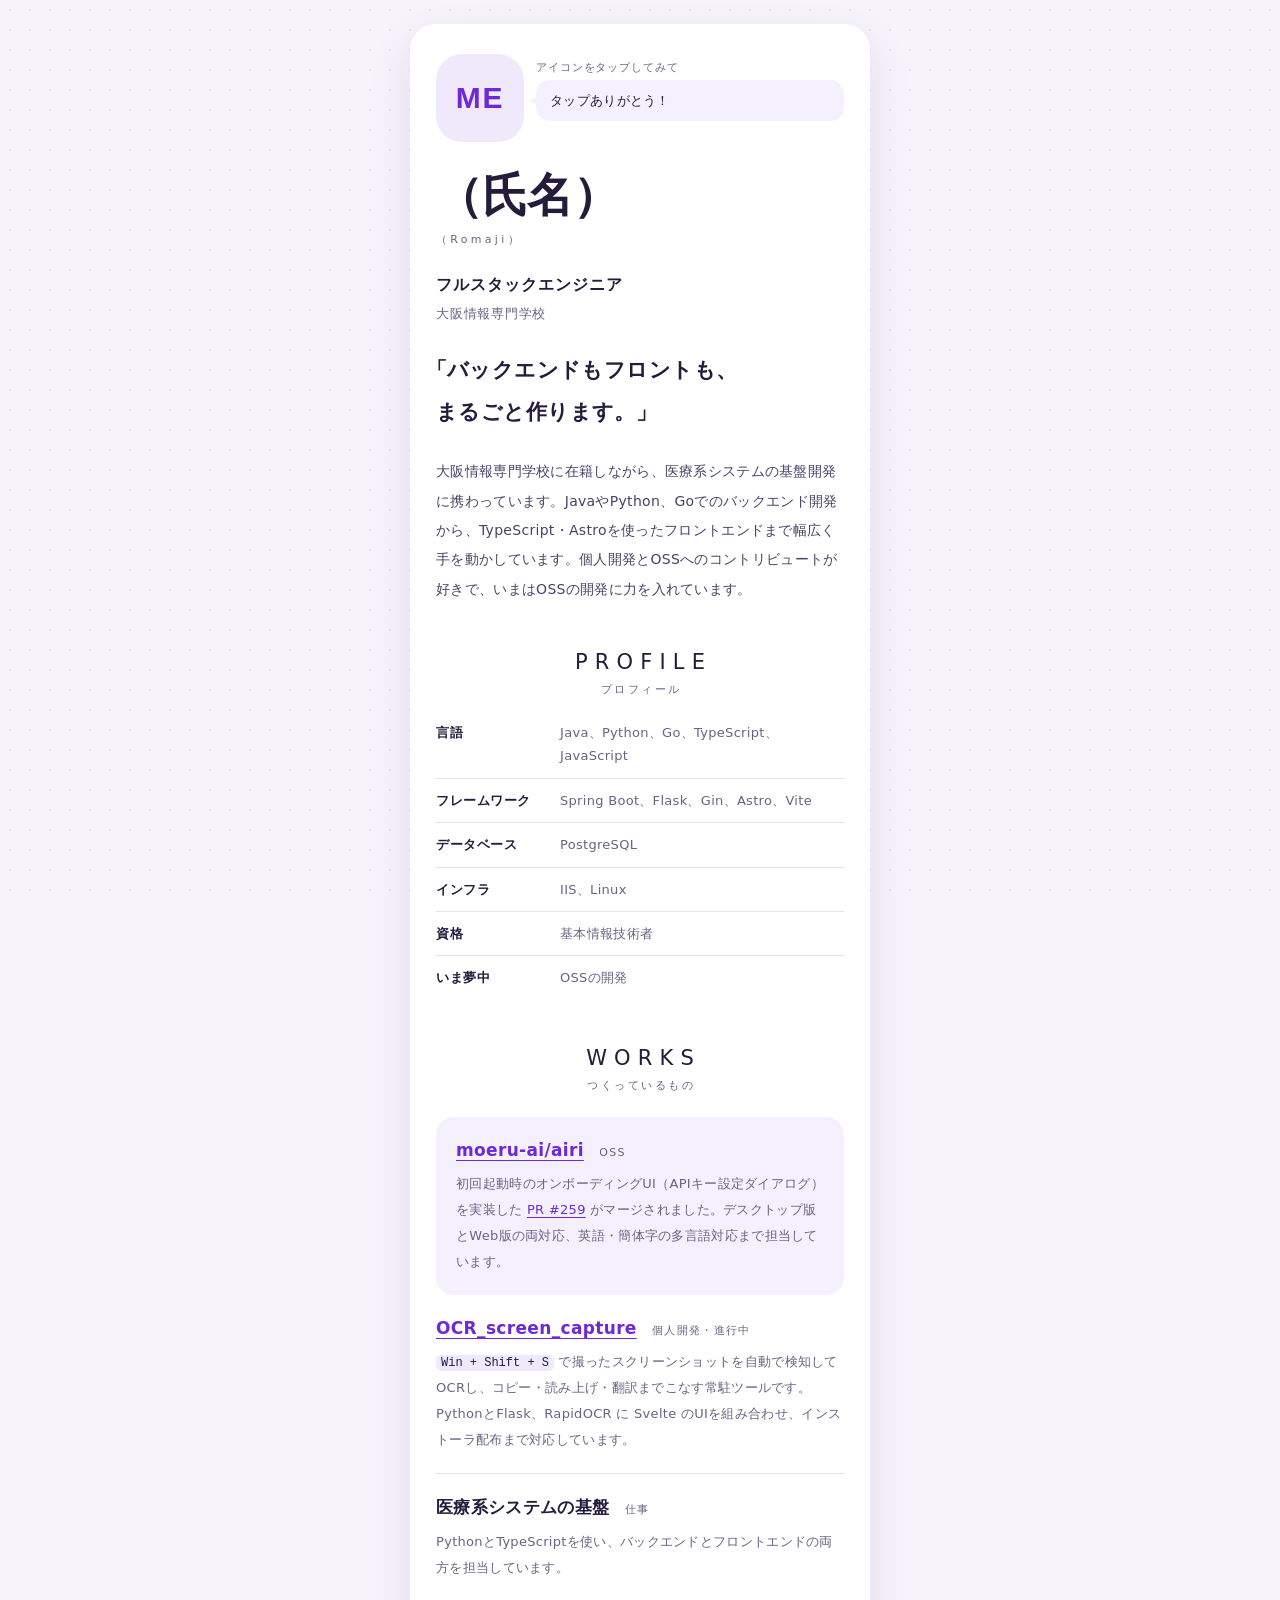
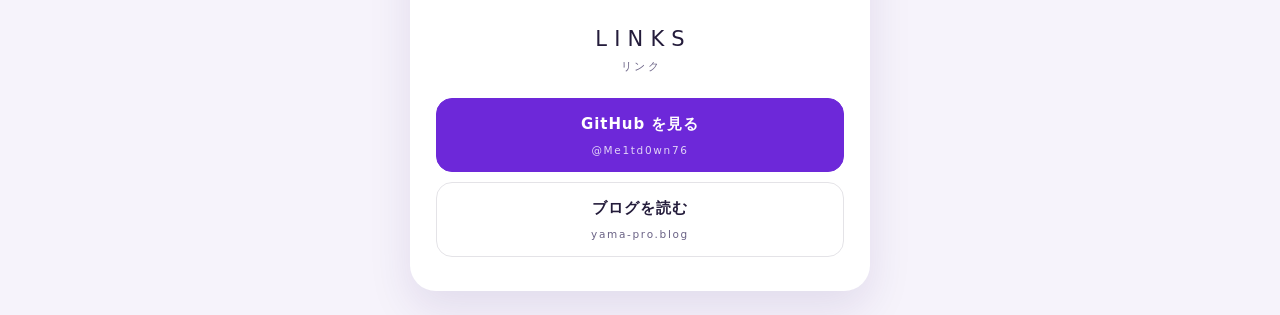
==== starter/index.html @ 8fde54ff "first commit" ====
<!DOCTYPE html>
<html lang="ja">
  <head>
    <meta charset="UTF-8" />
    <meta name="viewport" content="width=device-width, initial-scale=1.0" />
    <title>（氏名） | Web名刺</title>
    <meta name="description" content="（氏名）のWeb名刺です。フルスタックエンジニア、大阪情報専門学校。" />
    <meta name="theme-color" content="#f6f3fb" media="(prefers-color-scheme: light)" />
    <meta name="theme-color" content="#14101f" media="(prefers-color-scheme: dark)" />
    <meta property="og:type" content="profile" />
    <meta property="og:title" content="（氏名） | Web名刺" />
    <meta property="og:description" content="フルスタックエンジニア、大阪情報専門学校。" />
    <link rel="stylesheet" href="./style.css" />
  </head>
  <body>
    <!--
      ★ 自分で書き換えるところ
      1. <title> / description / og:title の「（氏名）」
      2. 下の <h1 class="name"> の「（氏名）」と <p class="romaji"> の「（Romaji）」
      3. アイコン画像を starter/assets/avatar.png として置く
         （画像を置くまでは data-fallback の文字がアイコンに表示されます）
      4. あいさつのセリフは script.js の greetings を編集してください
    -->
    <main class="card">
      <header class="intro">
        <div class="hello">
          <button class="stamp" type="button" data-fallback="ME" aria-label="あいさつを切り替える">
            <img src="./assets/avatar.png" alt="" width="88" height="88" fetchpriority="high" />
          </button>
          <div class="hello-talk">
            <p class="hint">アイコンをタップしてみて</p>
            <p class="bubble" id="greeting" aria-live="polite">タップありがとう！</p>
          </div>
        </div>

        <h1 class="name">（氏名）</h1>
        <p class="romaji" translate="no">（Romaji）</p>

        <p class="role">フルスタックエンジニア</p>
        <p class="meta">大阪情報専門学校</p>

        <p class="lede">「バックエンドもフロントも、まるごと作ります。」</p>

        <p class="about">大阪情報専門学校に在籍しながら、医療系システムの基盤開発に携わっています。JavaやPython、Goでのバックエンド開発から、TypeScript・Astroを使ったフロントエンドまで幅広く手を動かしています。個人開発とOSSへのコントリビュートが好きで、いまはOSSの開発に力を入れています。</p>
      </header>

      <section class="block reveal">
        <h2>
          <span class="en" translate="no">PROFILE</span>
          <span class="ja">プロフィール</span>
        </h2>
        <dl class="facts">
          <dt>言語</dt>
          <dd translate="no">Java、Python、Go、TypeScript、JavaScript</dd>

          <dt>フレームワーク</dt>
          <dd translate="no">Spring&nbsp;Boot、Flask、Gin、Astro、Vite</dd>

          <dt>データベース</dt>
          <dd translate="no">PostgreSQL</dd>

          <dt>インフラ</dt>
          <dd translate="no">IIS、Linux</dd>

          <dt>資格</dt>
          <dd>基本情報技術者</dd>

          <dt>いま夢中</dt>
          <dd>OSSの開発</dd>
        </dl>
      </section>

      <section class="block reveal">
        <h2>
          <span class="en" translate="no">WORKS</span>
          <span class="ja">つくっているもの</span>
        </h2>
        <ul class="works">
          <li class="work work-lead">
            <h3>
              <a href="https://github.com/moeru-ai/airi" target="_blank" rel="noopener noreferrer" translate="no">moeru-ai/airi</a>
              <span class="kind">OSS</span>
            </h3>
            <p>初回起動時のオンボーディングUI（APIキー設定ダイアログ）を実装した <a href="https://github.com/moeru-ai/airi/pull/259" target="_blank" rel="noopener noreferrer" translate="no">PR&nbsp;#259</a> がマージされました。デスクトップ版とWeb版の両対応、英語・簡体字の多言語対応まで担当しています。</p>
          </li>
          <li class="work">
            <h3>
              <a href="https://github.com/Me1td0wn76/OCR_screen_capture" target="_blank" rel="noopener noreferrer" translate="no">OCR_screen_capture</a>
              <span class="kind">個人開発・進行中</span>
            </h3>
            <p><code translate="no">Win&nbsp;+&nbsp;Shift&nbsp;+&nbsp;S</code> で撮ったスクリーンショットを自動で検知してOCRし、コピー・読み上げ・翻訳までこなす常駐ツールです。PythonとFlask、RapidOCR に Svelte のUIを組み合わせ、インストーラ配布まで対応しています。</p>
          </li>
          <li class="work">
            <h3>
              医療系システムの基盤
              <span class="kind">仕事</span>
            </h3>
            <p>PythonとTypeScriptを使い、バックエンドとフロントエンドの両方を担当しています。</p>
          </li>
        </ul>
      </section>

      <section class="block reveal">
        <h2>
          <span class="en" translate="no">LINKS</span>
          <span class="ja">リンク</span>
        </h2>
        <nav class="links" aria-label="リンク">
          <a class="btn btn-main" href="https://github.com/Me1td0wn76" target="_blank" rel="noopener noreferrer">
            GitHub を見る
            <span class="btn-sub" translate="no">@Me1td0wn76</span>
          </a>
          <a class="btn" href="https://yama-pro.blog/" target="_blank" rel="noopener noreferrer">
            ブログを読む
            <span class="btn-sub" translate="no">yama-pro.blog</span>
          </a>
        </nav>
      </section>
    </main>

    <script src="./script.js"></script>
  </body>
</html>
---- starter/style.css ----
/*
  Web名刺のスタイル。
  色や角丸を変えたいときは、まずこの :root の変数だけを触ってください。

  デザインの方針:
  - NFCカードをタップして開かれるページなので、まずアイコンが挨拶をする
  - 名前が主役。左揃えで、名刺と同じ読み順にする
  - 色は紫ひとつだけ。強調は色ではなく、文字の大きさと余白でつくる
  - 見出しは、字間を空けた欧文に小さな和文を添える組み方にする
  - 動きは「弾む」方向にそろえる（scale と rotate）。速く、短く終わらせる
*/

:root {
  color-scheme: light dark;

  --paper: #f6f3fb;
  --dot: rgba(109, 40, 217, 0.11);
  --card: #ffffff;
  --tile: #f4f0fd;
  --ink: #241c3b;
  --ink-mid: #4a4266;
  --ink-soft: #6a6285;
  --rule: rgba(36, 28, 59, 0.12);
  --violet: #6d28d9;
  --on-violet: #ffffff;
  --wash: rgba(109, 40, 217, 0.1);
  --shadow: 0 18px 44px rgba(52, 22, 104, 0.1);

  --radius-card: 26px;
  --radius-tile: 18px;
  --radius-btn: 16px;
  --radius-stamp: 26px;

  /* 丸ゴシックがある端末では、やわらかい字面になります */
  --font:
    "Hiragino Maru Gothic ProN", "M PLUS Rounded 1c", "Hiragino Sans",
    "Yu Gothic Medium", "Yu Gothic", Meiryo, system-ui, -apple-system, sans-serif;
  --font-mono: ui-monospace, SFMono-Regular, Menlo, Consolas, monospace;

  /* 弾む動きのカーブ。行き過ぎて少し戻る */
  --spring: cubic-bezier(0.34, 1.56, 0.64, 1);
}

/* 端末がダークモードのときだけ、色を差し替えます */
@media (prefers-color-scheme: dark) {
  :root {
    --paper: #14101f;
    --dot: rgba(183, 156, 255, 0.12);
    --card: #1f1833;
    --tile: #2a2144;
    --ink: #f1ecff;
    --ink-mid: #cdc4e6;
    --ink-soft: #a79cc4;
    --rule: rgba(241, 236, 255, 0.14);
    --violet: #b79cff;
    --on-violet: #1a1230;
    --wash: rgba(183, 156, 255, 0.16);
    --shadow: 0 18px 44px rgba(0, 0, 0, 0.45);
  }
}

* {
  box-sizing: border-box;
}

html,
body {
  margin: 0;
  min-height: 100%;
}

body {
  min-height: 100dvh;
  display: grid;
  place-items: center;
  padding:
    max(24px, env(safe-area-inset-top))
    max(16px, env(safe-area-inset-right))
    max(24px, env(safe-area-inset-bottom))
    max(16px, env(safe-area-inset-left));
  color: var(--ink);
  background-color: var(--paper);
  background-image: radial-gradient(var(--dot) 1px, transparent 1px);
  background-size: 20px 20px;
  background-attachment: fixed;
  font-family: var(--font);
  font-size: 15px;
  line-height: 1.8;
  letter-spacing: 0.02em;
  -webkit-text-size-adjust: 100%;
  -webkit-tap-highlight-color: rgba(109, 40, 217, 0.15);
}

h1,
h2,
h3,
p,
ul,
dl,
dd {
  margin: 0;
}

a {
  color: var(--violet);
  text-decoration-thickness: 1px;
  text-underline-offset: 3px;
  touch-action: manipulation;
}

a:hover {
  text-decoration-thickness: 2px;
}

:focus-visible {
  outline: 2px solid var(--violet);
  outline-offset: 3px;
}

.card {
  width: min(460px, 100%);
  padding: 30px 26px 34px;
  border-radius: var(--radius-card);
  background: var(--card);
  box-shadow: var(--shadow);
  animation: card-in 0.5s var(--spring) both;
}

/* ---------- あいさつ ---------- */

.hello {
  display: flex;
  align-items: flex-start;
  gap: 12px;
}

.stamp {
  position: relative;
  flex: none;
  width: 88px;
  height: 88px;
  padding: 0;
  border: none;
  border-radius: var(--radius-stamp);
  background: var(--wash);
  overflow: hidden;
  cursor: pointer;
  touch-action: manipulation;
  animation: stamp-in 0.5s 0.08s var(--spring) both;
}

.stamp img {
  width: 100%;
  height: 100%;
  object-fit: cover;
  display: block;
}

/* 画像がまだ無いときは、代わりの文字を表示します */
.stamp.is-fallback img {
  display: none;
}

.stamp.is-fallback::after {
  content: attr(data-fallback);
  display: grid;
  place-items: center;
  width: 100%;
  height: 100%;
  color: var(--violet);
  font-size: 30px;
  font-weight: 700;
  letter-spacing: 0.06em;
}

.stamp.is-wiggle {
  animation: wiggle 0.45s ease;
}

.hello-talk {
  flex: 1;
  min-width: 0;
  padding-top: 6px;
}

.hint {
  margin-bottom: 5px;
  color: var(--ink-soft);
  font-size: 11px;
  line-height: 1.4;
  letter-spacing: 0.08em;
  animation: bob 1.8s 1.6s ease-in-out infinite;
}

.bubble {
  position: relative;
  padding: 10px 14px;
  border-radius: 14px;
  background: var(--tile);
  font-size: 13px;
  line-height: 1.65;
  text-wrap: pretty;
  word-break: auto-phrase;
  animation: bubble-in 0.4s 0.7s var(--spring) both;
}

.bubble::before {
  content: "";
  position: absolute;
  top: 14px;
  left: -6px;
  width: 12px;
  height: 14px;
  background: var(--tile);
  clip-path: polygon(0 45%, 100% 0, 100% 100%);
}

/* ---------- 名前まわり ---------- */

.name {
  margin-top: 28px;
  font-size: 46px;
  font-weight: 700;
  line-height: 1.12;
  letter-spacing: -0.01em;
  font-feature-settings: "palt" 1;
  text-wrap: balance;
}

/* 1文字ずつ順番に出てきます（script.js が文字を分けます） */
.name .ch {
  display: inline-block;
  animation: char-in 0.4s var(--spring) both;
}

/* 大きな名前に、小さく字間を空けたローマ字を添えます */
.romaji {
  margin-top: 10px;
  color: var(--ink-soft);
  font-size: 11px;
  font-weight: 500;
  line-height: 1.4;
  letter-spacing: 0.3em;
}

.role {
  margin-top: 24px;
  font-size: 16px;
  font-weight: 700;
  letter-spacing: 0.06em;
}

.meta {
  margin-top: 3px;
  color: var(--ink-soft);
  font-size: 12.5px;
  letter-spacing: 0.06em;
}

/* 色ではなく、大きさと余白で目立たせます */
.lede {
  margin-top: 24px;
  color: var(--ink);
  font-size: 21px;
  font-weight: 700;
  line-height: 2;
  letter-spacing: 0.02em;
  text-indent: -0.5em;
  font-feature-settings: "palt" 1;
  text-wrap: balance;
  word-break: auto-phrase;
}

.about {
  margin-top: 24px;
  color: var(--ink-mid);
  font-size: 14px;
  line-height: 2.1;
  text-wrap: pretty;
}

/* ---------- ブロックの見出し ---------- */

.block {
  margin-top: 46px;
}

.block h2 {
  margin-bottom: 24px;
  text-align: center;
}

/* 字間を空けた分、右にずれるので text-indent で中央に戻します */
.block h2 .en {
  display: block;
  font-size: 21px;
  font-weight: 500;
  line-height: 1.2;
  letter-spacing: 0.34em;
  text-indent: 0.34em;
}

.block h2 .ja {
  display: block;
  margin-top: 7px;
  color: var(--ink-soft);
  font-size: 10.5px;
  font-weight: 500;
  line-height: 1.4;
  letter-spacing: 0.24em;
  text-indent: 0.24em;
}

/* ---------- プロフィール ---------- */

.facts {
  display: grid;
  grid-template-columns: 7.6em 1fr;
}

.facts dt,
.facts dd {
  padding: 10px 0;
  border-top: 1px solid var(--rule);
  font-size: 13px;
  line-height: 1.8;
}

.facts dt {
  font-weight: 700;
  letter-spacing: 0.04em;
}

.facts dd {
  padding-left: 10px;
  color: var(--ink-soft);
}

.facts dt:first-of-type,
.facts dd:first-of-type {
  padding-top: 0;
  border-top: none;
}

/* ---------- つくっているもの ---------- */

.works {
  padding: 0;
  list-style: none;
}

/* 一番見せたいものだけ、面を敷いて浮かせます */
.work-lead {
  padding: 20px;
  border-radius: var(--radius-tile);
  background: var(--tile);
}

.work + .work {
  margin-top: 20px;
  padding-top: 20px;
  border-top: 1px solid var(--rule);
}

.work-lead + .work {
  padding-top: 0;
  border-top: none;
}

.work h3 {
  font-size: 17px;
  font-weight: 700;
  line-height: 1.55;
  letter-spacing: 0.02em;
  text-wrap: balance;
}

.work h3 a {
  overflow-wrap: anywhere;
  text-underline-offset: 4px;
}

.kind {
  margin-left: 9px;
  color: var(--ink-soft);
  font-size: 11px;
  font-weight: 500;
  letter-spacing: 0.12em;
  white-space: nowrap;
}

.work p {
  margin-top: 8px;
  color: var(--ink-soft);
  font-size: 13px;
  line-height: 2;
  text-wrap: pretty;
}

.work code {
  padding: 1px 5px;
  border-radius: 5px;
  background: var(--wash);
  color: var(--ink);
  font-family: var(--font-mono);
  font-size: 12px;
  letter-spacing: 0;
  overflow-wrap: anywhere;
}

/* ---------- リンク ---------- */

.links {
  display: grid;
  gap: 10px;
}

.btn {
  display: grid;
  gap: 3px;
  min-height: 62px;
  padding: 12px 18px;
  align-content: center;
  border: 1px solid var(--rule);
  border-radius: var(--radius-btn);
  color: var(--ink);
  font-size: 15px;
  font-weight: 700;
  letter-spacing: 0.06em;
  text-align: center;
  text-decoration: none;
  touch-action: manipulation;
  transition: background-color 0.12s ease, border-color 0.12s ease, transform 0.12s var(--spring);
}

.btn-sub {
  color: var(--ink-soft);
  font-size: 10.5px;
  font-weight: 500;
  letter-spacing: 0.16em;
  overflow-wrap: anywhere;
}

.btn-main {
  border-color: var(--violet);
  color: var(--on-violet);
  background: var(--violet);
}

.btn-main .btn-sub {
  color: var(--on-violet);
  opacity: 0.8;
}

.btn:hover {
  border-color: var(--violet);
  background: var(--wash);
  transform: translateY(-2px);
}

.btn-main:hover {
  background: var(--violet);
  filter: brightness(1.08);
}

.btn:active {
  transform: translateY(1px) scale(0.99);
}

/* ---------- 動き ---------- */

@keyframes card-in {
  from {
    opacity: 0;
    transform: translateY(18px) scale(0.98);
  }
}

@keyframes stamp-in {
  from {
    opacity: 0;
    transform: scale(0.5) rotate(-12deg);
  }
}

@keyframes bubble-in {
  from {
    opacity: 0;
    transform: translateX(-8px) scale(0.9);
  }
}

@keyframes char-in {
  from {
    opacity: 0;
    transform: translateY(14px) rotate(-6deg);
  }
}

@keyframes bob {
  0%,
  100% {
    transform: translateY(0);
  }
  50% {
    transform: translateY(-3px);
  }
}

@keyframes wiggle {
  0%,
  100% {
    transform: rotate(0);
  }
  25% {
    transform: rotate(-7deg) scale(1.05);
  }
  75% {
    transform: rotate(7deg) scale(1.05);
  }
}

/*
  スクロールで現れるブロック。
  JavaScript が動くときだけ隠すので、止まっていても内容は読めます。
*/
.js-motion .reveal {
  opacity: 0;
  transform: translateY(16px) scale(0.98);
}

.js-motion .reveal.is-in {
  opacity: 1;
  transform: none;
  transition: opacity 0.45s ease, transform 0.55s var(--spring);
}

/* 動きを減らす設定の端末では、すべて静止させます */
@media (prefers-reduced-motion: reduce) {
  .card,
  .stamp,
  .bubble,
  .hint,
  .name .ch,
  .stamp.is-wiggle {
    animation: none;
  }

  .btn {
    transition: none;
  }

  .btn:hover,
  .btn:active {
    transform: none;
  }
}

/* ---------- 画面幅の調整 ---------- */

@media (max-width: 360px) {
  .card {
    padding: 26px 20px 30px;
  }

  .stamp {
    width: 76px;
    height: 76px;
  }

  .name {
    font-size: 38px;
  }

  .lede {
    font-size: 18px;
  }

  .block h2 .en {
    font-size: 19px;
  }

  .facts {
    grid-template-columns: 7.2em 1fr;
  }
}
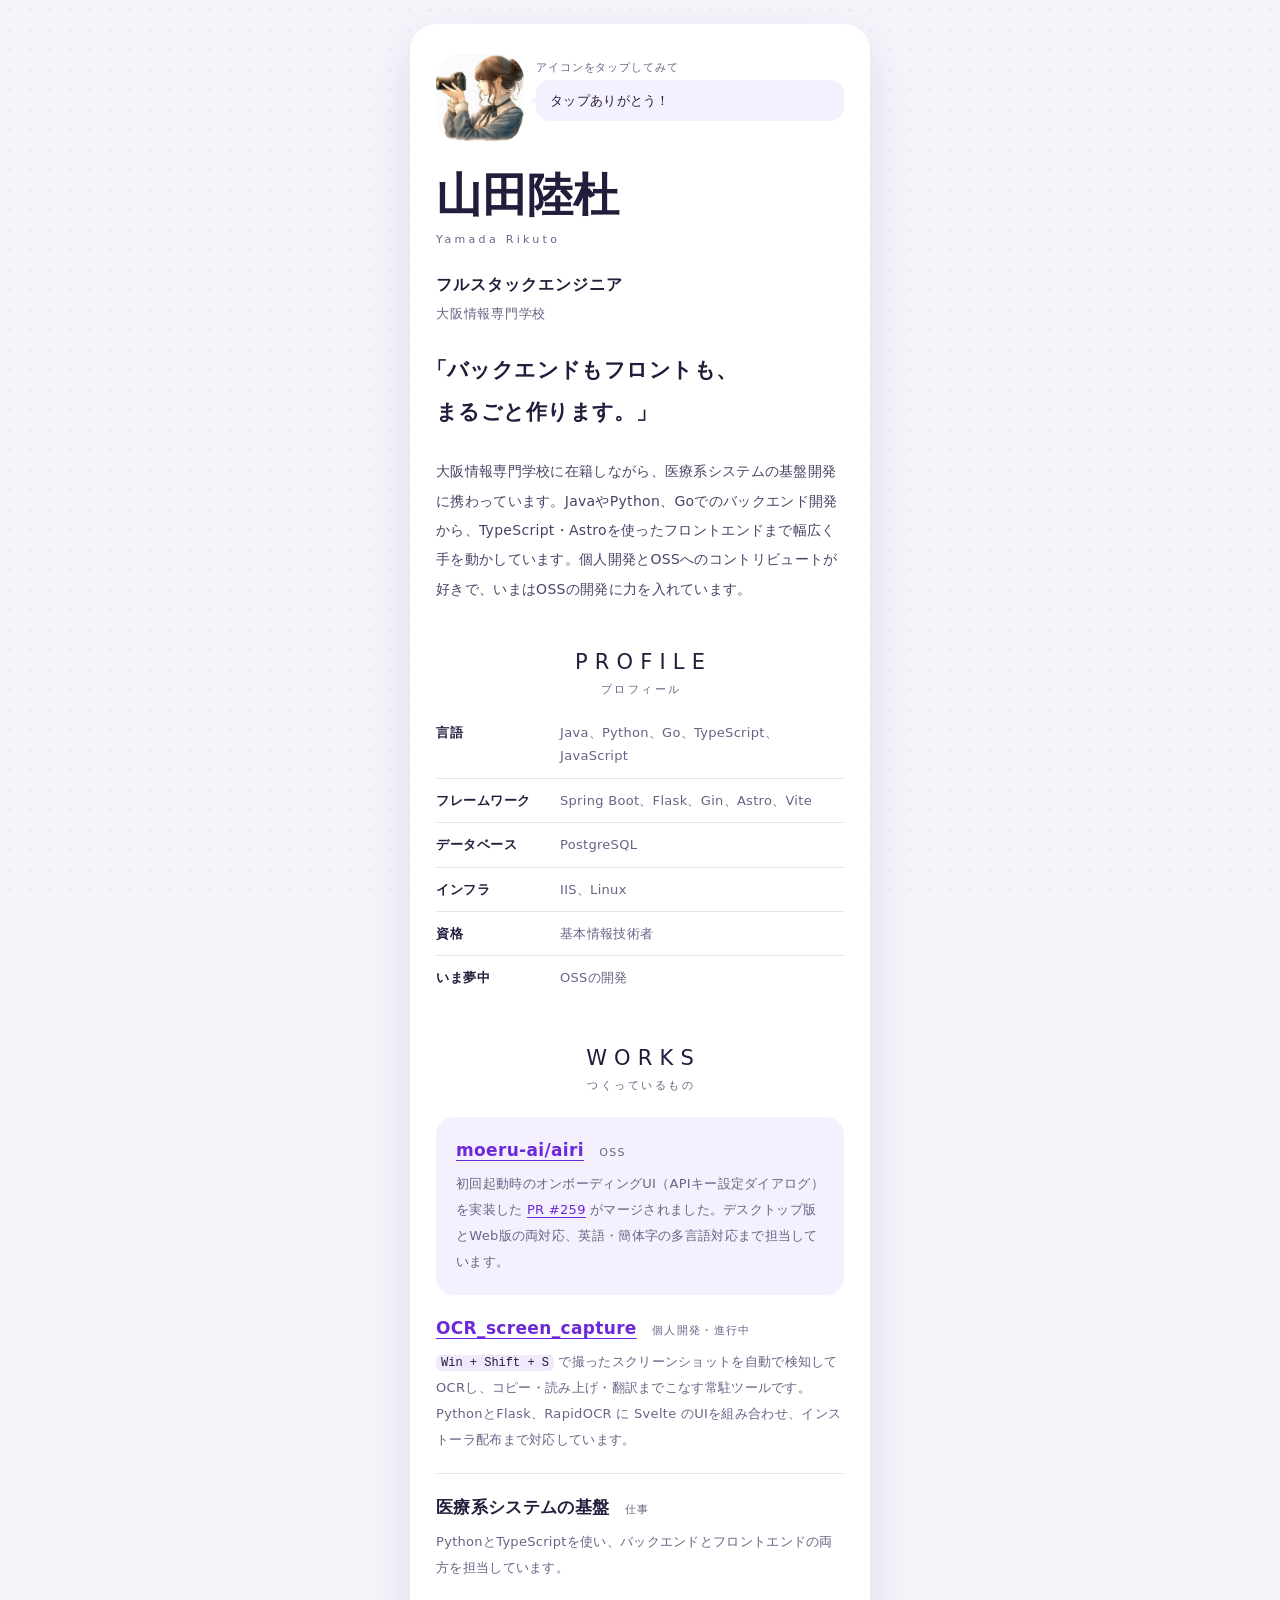
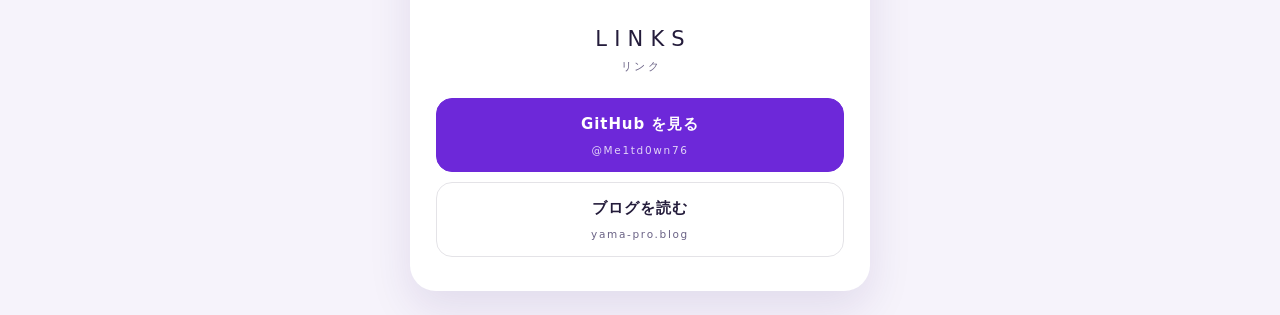
==== commit 616c6da4: "Web名刺の要件を追加し、アバター画像をJPEG形式に変更" ====
--- a/starter/index.html
+++ b/starter/index.html
@@ -25,7 +25,7 @@
       <header class="intro">
         <div class="hello">
           <button class="stamp" type="button" data-fallback="ME" aria-label="あいさつを切り替える">
-            <img src="./assets/avatar.png" alt="" width="88" height="88" fetchpriority="high" />
+            <img src="./assets/avatar.jpg" alt="" width="88" height="88" fetchpriority="high" />
           </button>
           <div class="hello-talk">
             <p class="hint">アイコンをタップしてみて</p>
@@ -33,8 +33,8 @@
           </div>
         </div>
 
-        <h1 class="name">（氏名）</h1>
-        <p class="romaji" translate="no">（Romaji）</p>
+        <h1 class="name">山田 陸杜</h1>
+        <p class="romaji" translate="no">Yamada Rikuto</p>
 
         <p class="role">フルスタックエンジニア</p>
         <p class="meta">大阪情報専門学校</p>
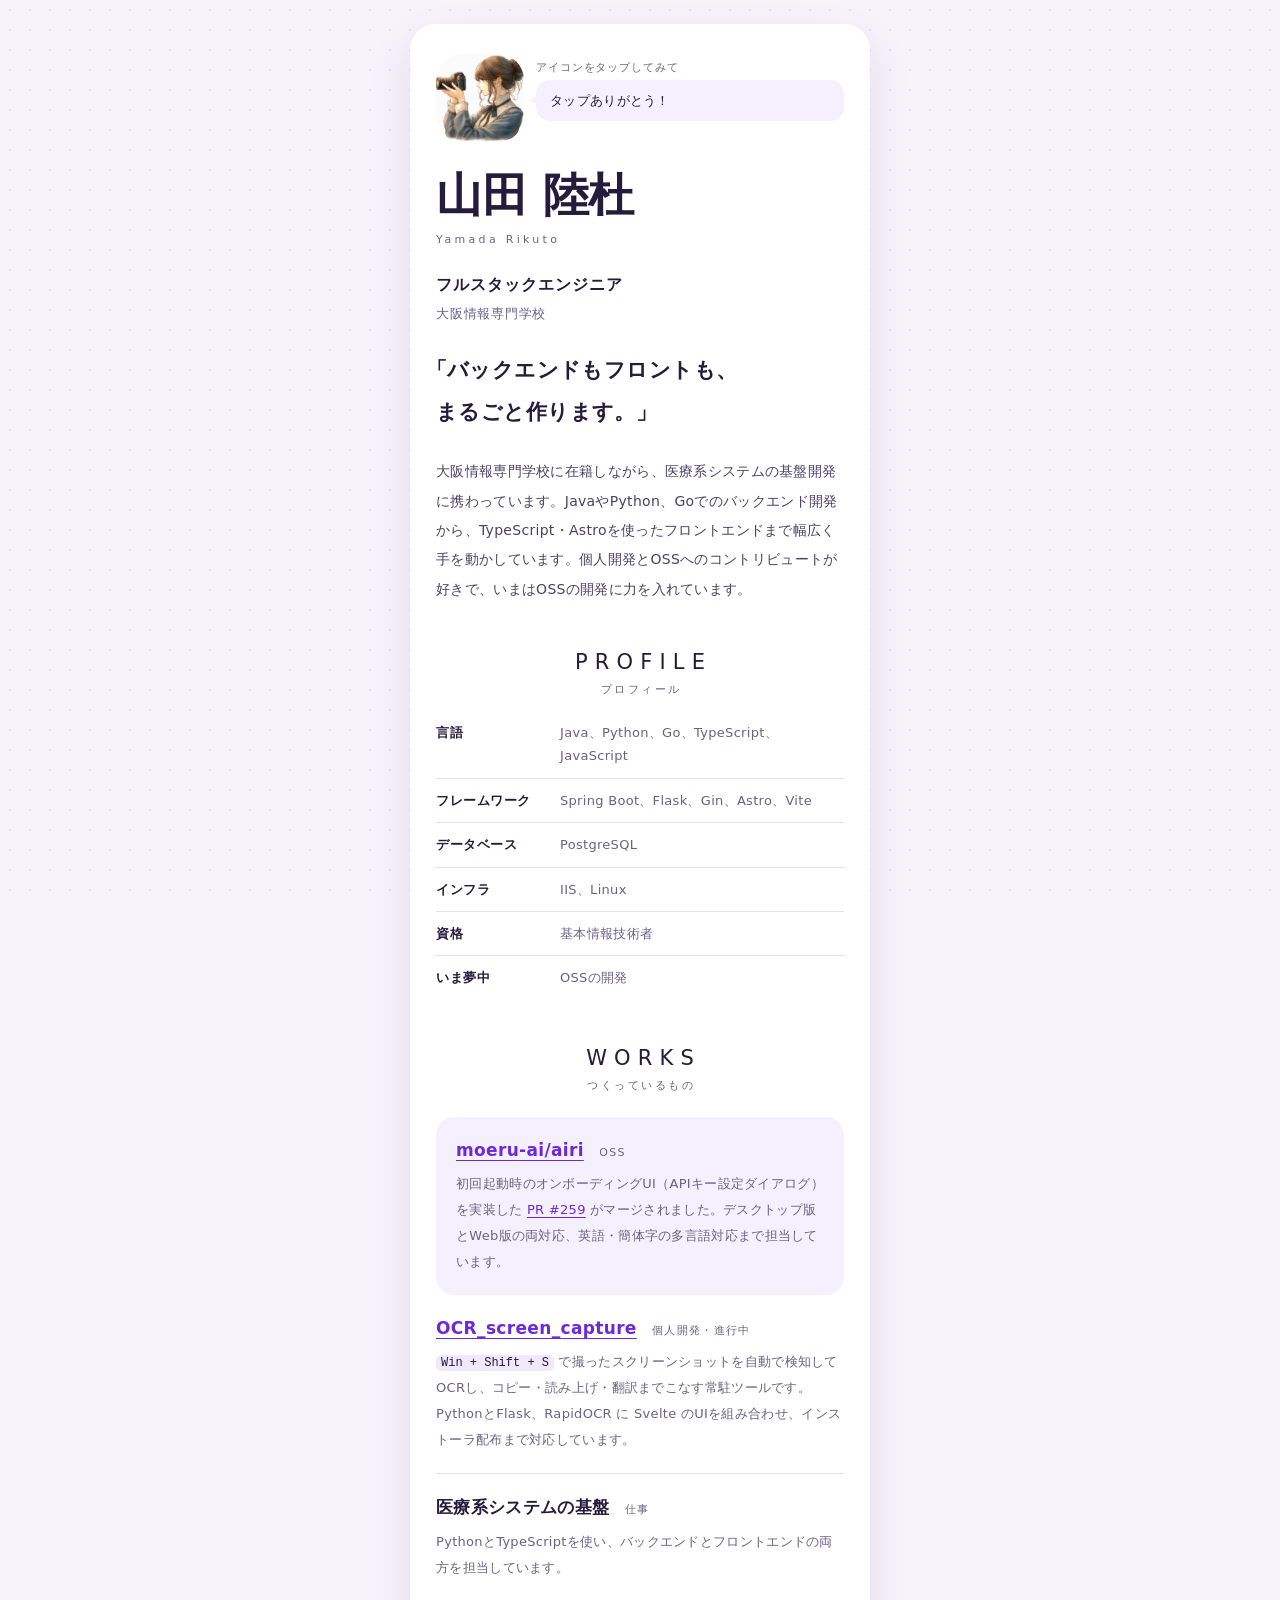
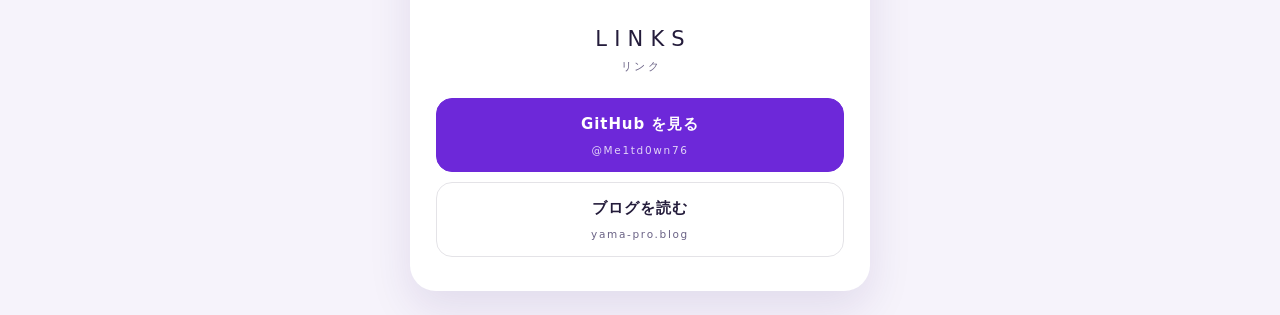
==== commit fd776ea3: "Web名刺の要件を更新し、アバター画像をJPEG形式に変更。読み込み画面を追加し、アニメーションを改善。" ====
--- a/starter/index.html
+++ b/starter/index.html
@@ -3,16 +3,49 @@
   <head>
     <meta charset="UTF-8" />
     <meta name="viewport" content="width=device-width, initial-scale=1.0" />
-    <title>（氏名） | Web名刺</title>
-    <meta name="description" content="（氏名）のWeb名刺です。フルスタックエンジニア、大阪情報専門学校。" />
+    <title>Web名刺</title>
+    <meta name="description" content="山田 陸杜のWeb名刺です。フルスタックエンジニア、大阪情報専門学校。" />
     <meta name="theme-color" content="#f6f3fb" media="(prefers-color-scheme: light)" />
     <meta name="theme-color" content="#14101f" media="(prefers-color-scheme: dark)" />
     <meta property="og:type" content="profile" />
-    <meta property="og:title" content="（氏名） | Web名刺" />
+    <meta property="og:title" content="山田 陸杜 | Web名刺" />
     <meta property="og:description" content="フルスタックエンジニア、大阪情報専門学校。" />
     <link rel="stylesheet" href="./style.css" />
+    <!--
+      読み込み画面を出すための合図です。
+      JavaScript が動かない端末と、「動きを減らす」設定の端末では
+      読み込み画面は出ず、いきなり本文が表示されます。
+    -->
+    <script>
+      if (!window.matchMedia("(prefers-reduced-motion: reduce)").matches) {
+        document.documentElement.classList.add("is-loading");
+      }
+    </script>
   </head>
   <body>
+    <div class="loader" id="loader">
+      <div class="loader-box">
+        <div class="loader-track">
+          <div class="loader-hop" aria-hidden="true"></div>
+          <div
+            class="loader-bar"
+            id="gauge"
+            role="progressbar"
+            aria-label="読み込み中"
+            aria-valuemin="0"
+            aria-valuemax="100"
+            aria-valuenow="0"
+          >
+            <span class="loader-fill"></span>
+          </div>
+        </div>
+        <p class="loader-text">
+          <span class="loader-label" translate="no">LOADING…</span>
+          <span class="loader-pct" id="percent" translate="no">0%</span>
+        </p>
+      </div>
+    </div>
+
     <!--
       ★ 自分で書き換えるところ
       1. <title> / description / og:title の「（氏名）」
--- a/starter/style.css
+++ b/starter/style.css
@@ -117,6 +117,136 @@
   outline-offset: 3px;
 }
 
+/* ---------- 読み込み画面 ---------- */
+
+/* JavaScript が動くときだけ表示します */
+.loader {
+  position: fixed;
+  inset: 0;
+  z-index: 10;
+  display: none;
+  place-items: center;
+  background-color: var(--paper);
+  background-image: radial-gradient(var(--dot) 1px, transparent 1px);
+  background-size: 20px 20px;
+}
+
+/* 読み込み中と、消えていく途中だけ表示します */
+.is-loading .loader,
+.loader.is-done {
+  display: grid;
+}
+
+.loader[hidden] {
+  display: none;
+}
+
+/* 読み込み中は後ろの本文を動かさないようにします */
+html.is-loading,
+html.is-loading body {
+  overflow: hidden;
+}
+
+/* 本文の登場アニメーションは、読み込みが終わるまで止めておきます */
+.is-loading .card,
+.is-loading .stamp,
+.is-loading .bubble,
+.is-loading .hint,
+.is-loading .name .ch {
+  animation-play-state: paused;
+}
+
+.loader-box {
+  width: min(240px, 66vw);
+}
+
+.loader-track {
+  position: relative;
+  padding-top: 38px;
+}
+
+/* ゲージの先頭を、目のついた四角がぴょんぴょん跳ねながら進みます */
+.loader-hop {
+  position: absolute;
+  top: 2px;
+  left: 0;
+  width: 30px;
+  height: 30px;
+  margin-left: -15px;
+  border-radius: 10px;
+  background: var(--violet);
+  animation:
+    hop 0.5s ease-in-out infinite,
+    walk var(--dur, 1200ms) linear forwards;
+}
+
+.loader-hop::before,
+.loader-hop::after {
+  content: "";
+  position: absolute;
+  top: 11px;
+  width: 4.5px;
+  height: 4.5px;
+  border-radius: 50%;
+  background: var(--card);
+}
+
+.loader-hop::before {
+  left: 7px;
+}
+
+.loader-hop::after {
+  right: 7px;
+}
+
+/* 読み終わったら、うれしそうに跳ねます */
+.loader-hop.is-done {
+  left: 100%;
+  animation: cheer 0.4s ease;
+}
+
+.loader-bar {
+  height: 12px;
+  border-radius: 999px;
+  background: var(--wash);
+  overflow: hidden;
+}
+
+.loader-fill {
+  display: block;
+  width: 0;
+  height: 100%;
+  border-radius: 999px;
+  background: var(--violet);
+  animation: fill var(--dur, 1200ms) linear forwards;
+}
+
+.loader-text {
+  display: flex;
+  align-items: baseline;
+  justify-content: space-between;
+  margin-top: 14px;
+}
+
+.loader-label {
+  color: var(--ink-soft);
+  font-size: 10.5px;
+  font-weight: 500;
+  letter-spacing: 0.3em;
+}
+
+.loader-pct {
+  font-size: 12px;
+  font-weight: 700;
+  font-variant-numeric: tabular-nums;
+  letter-spacing: 0.04em;
+}
+
+.loader.is-done {
+  pointer-events: none;
+  animation: loader-out 0.4s ease forwards;
+}
+
 .card {
   width: min(460px, 100%);
   padding: 30px 26px 34px;
@@ -507,6 +637,46 @@
   }
 }
 
+@keyframes fill {
+  to {
+    width: 100%;
+  }
+}
+
+@keyframes walk {
+  to {
+    left: 100%;
+  }
+}
+
+@keyframes hop {
+  0%,
+  100% {
+    transform: translateY(0);
+  }
+  50% {
+    transform: translateY(-8px) scaleY(1.06);
+  }
+}
+
+@keyframes cheer {
+  0% {
+    transform: translateY(0) rotate(0);
+  }
+  45% {
+    transform: translateY(-18px) rotate(-14deg);
+  }
+  100% {
+    transform: translateY(0) rotate(0);
+  }
+}
+
+@keyframes loader-out {
+  to {
+    opacity: 0;
+  }
+}
+
 @keyframes wiggle {
   0%,
   100% {
